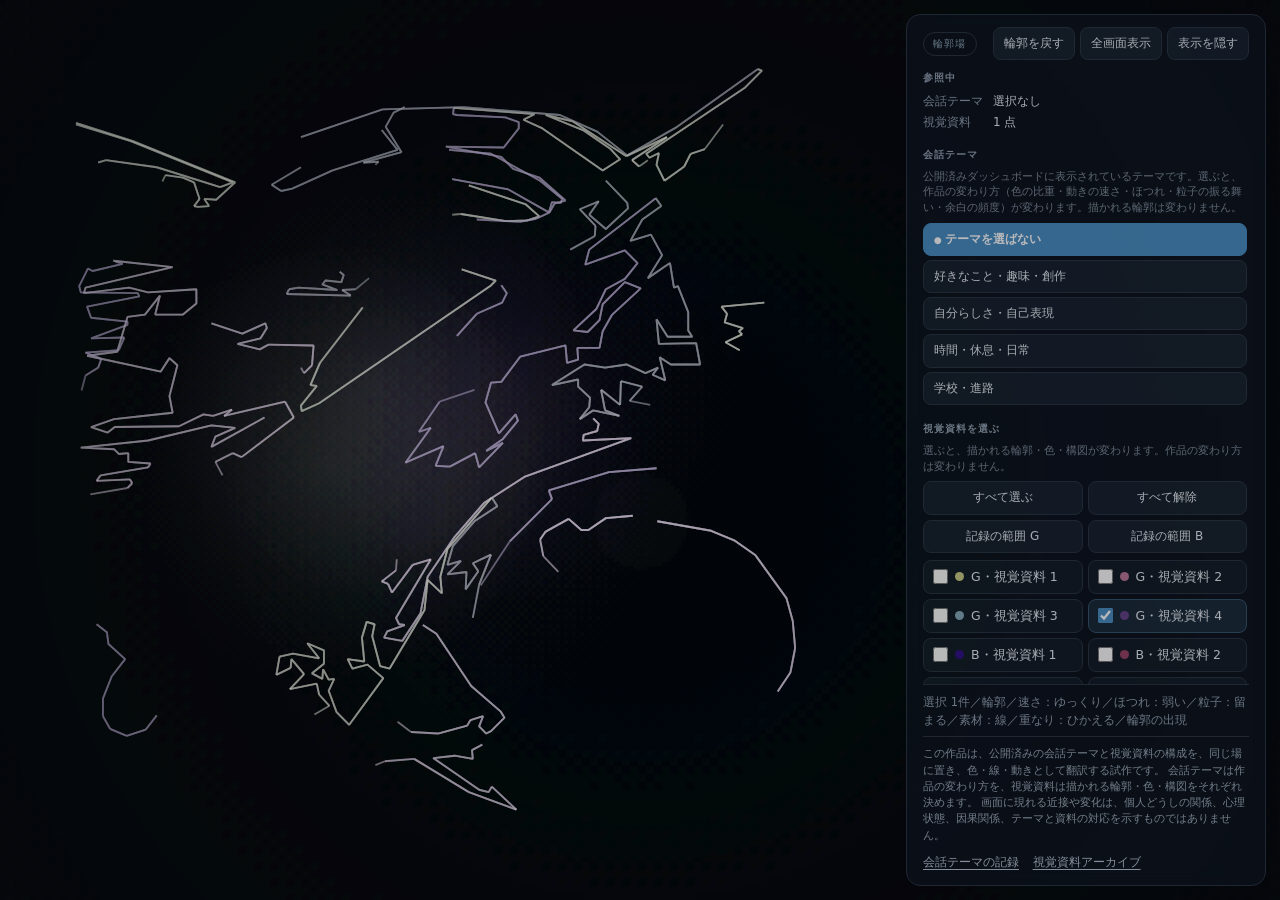
==== docs/artwork/index.html @ 43d00d18 "Publish interactive artwork prototype" ====
<!doctype html>
<html lang="ja">
<head>
<meta charset="utf-8">
<meta name="viewport" content="width=device-width,initial-scale=1,viewport-fit=cover">
<meta name="robots" content="noindex,nofollow,noarchive">
<meta name="description" content="公開済みの会話テーマと視覚資料の構成を、色・線・動きとして翻訳するインタラクティブ作品。">
<title>輪郭場</title>
<link rel="stylesheet" href="artwork.css">
</head>
<body>
<canvas id="stage" role="img" aria-label="輪郭場の生成表示"></canvas>

<button type="button" id="reveal" class="reveal" aria-expanded="true" aria-controls="panel">操作を表示</button>

<section id="panel" class="panel" aria-label="操作">
  <div class="panel-head">
    <p class="badge">輪郭場</p>
    <div class="head-btns">
      <button type="button" id="restore">輪郭を戻す</button>
      <button type="button" id="fs">全画面表示</button>
      <button type="button" id="hide" aria-controls="panel">表示を隠す</button>
    </div>
  </div>

  <div class="rows">
    <div class="row">
      <h2>参照中</h2>
      <dl id="refState" class="ref"></dl>
    </div>

    <div class="row">
      <h2 id="lblTheme">会話テーマ</h2>
      <p class="hint">公開済みダッシュボードに表示されているテーマです。選ぶと、作品の変わり方（色の比重・動きの速さ・ほつれ・粒子の振る舞い・余白の頻度）が変わります。描かれる輪郭は変わりません。</p>
      <div class="themes" role="group" aria-labelledby="lblTheme" id="themes"></div>
    </div>

    <div class="row">
      <h2 id="lblPick">視覚資料を選ぶ</h2>
      <p class="hint">選ぶと、描かれる輪郭・色・構図が変わります。作品の変わり方は変わりません。</p>
      <div class="bulk">
        <button type="button" data-bulk="all">すべて選ぶ</button>
        <button type="button" data-bulk="none">すべて解除</button>
        <button type="button" data-bulk="G">記録の範囲 G</button>
        <button type="button" data-bulk="B">記録の範囲 B</button>
      </div>
      <div class="picks" role="group" aria-labelledby="lblPick" id="picks"></div>
      <p class="hint">G と B は、記録が行われた範囲の区別です。範囲どうしを比べるための表示ではありません。</p>
    </div>

    <div class="row narrow">
      <h2 id="lblMode">表現モード</h2>
      <div class="segmented" role="group" aria-labelledby="lblMode">
        <button type="button" data-mode="contour" aria-pressed="true">輪郭</button>
        <button type="button" data-mode="particle" aria-pressed="false">粒子</button>
        <button type="button" data-mode="hybrid" aria-pressed="false">混成</button>
      </div>
    </div>

    <div class="row narrow">
      <h2 id="lblSpeed">動きの速さ</h2>
      <input type="range" id="speed" min="0" max="100" value="22" step="1"
             aria-labelledby="lblSpeed" aria-valuetext="ゆっくり">
    </div>

    <div class="row narrow">
      <h2 id="lblFray">ほつれの強さ</h2>
      <input type="range" id="fray" min="0" max="100" value="32" step="1"
             aria-labelledby="lblFray" aria-valuetext="弱い">
    </div>

    <div class="row narrow">
      <h2 id="lblBeh">粒子の振る舞い</h2>
      <div class="segmented" role="group" aria-labelledby="lblBeh">
        <button type="button" data-behavior="follow" aria-pressed="false">沿う</button>
        <button type="button" data-behavior="drift" aria-pressed="false">漂う</button>
        <button type="button" data-behavior="dwell" aria-pressed="true">留まる</button>
      </div>
    </div>

    <div class="row narrow">
      <h2 id="lblMat">素材の比重</h2>
      <div class="segmented" role="group" aria-labelledby="lblMat">
        <button type="button" data-material="word" aria-pressed="false">言葉</button>
        <button type="button" data-material="line" aria-pressed="true">線</button>
        <button type="button" data-material="color" aria-pressed="false">色</button>
      </div>
    </div>

    <div class="row narrow">
      <h2 id="lblRel">線の重なり</h2>
      <div class="segmented" role="group" aria-labelledby="lblRel">
        <button type="button" data-relation="resonance" aria-pressed="false">響き合う</button>
        <button type="button" data-relation="drift" aria-pressed="false">ずれる</button>
        <button type="button" data-relation="hold" aria-pressed="true">ひかえる</button>
      </div>
    </div>
  </div>

  <p id="state" class="state" aria-live="polite"></p>
  <p class="standing">
    この作品は、公開済みの会話テーマと視覚資料の構成を、同じ場に置き、色・線・動きとして翻訳する試作です。
    会話テーマは作品の変わり方を、視覚資料は描かれる輪郭・色・構図をそれぞれ決めます。
    画面に現れる近接や変化は、個人どうしの関係、心理状態、因果関係、テーマと資料の対応を示すものではありません。
  </p>
  <p class="links">
    <a href="../dashboard/">会話テーマの記録</a>
    <a href="../visual-materials/">視覚資料アーカイブ</a>
  </p>
</section>

<script src="artwork_renderer.js"></script>
<script src="artwork_relation_map.js"></script>
<script src="artwork_contours.js"></script>
<script src="artwork.js"></script>
</body>
</html>
---- docs/artwork/artwork.css ----
:root{--ink:#e9eef5;--muted:#93a1b3;--line:#2b3543;--panel:#0f1620e6;--sel:#4a8fc4;
  --side-w:360px}   /* サイドバーの幅。artwork.js が作品の中心位置に反映する */
*{box-sizing:border-box}
html,body{height:100%}
body{margin:0;background:#070a0e;color:var(--ink);overflow:hidden;
  font:14px/1.6 "Hiragino Kaku Gothic ProN","Yu Gothic",Meiryo,system-ui,sans-serif}
#stage{position:fixed;inset:0;width:100dvw;height:100dvh;display:block;background:#070a0e}

.reveal{position:fixed;top:14px;right:14px;z-index:30;display:none;
  background:var(--panel);color:var(--ink);border:1px solid var(--line);
  border-radius:10px;padding:9px 14px;font:inherit;cursor:pointer;backdrop-filter:blur(6px)}
body.ui-hidden .reveal{display:block}
body.ui-hidden .panel{display:none}

.panel{position:fixed;top:14px;right:14px;bottom:14px;z-index:20;width:var(--side-w);
  background:var(--panel);border:1px solid var(--line);border-radius:14px;
  padding:12px 16px 14px;backdrop-filter:blur(8px);opacity:.72;transition:opacity .25s ease;
  display:flex;flex-direction:column}
.panel:hover,.panel:focus-within{opacity:1}
.panel-head{display:flex;align-items:center;gap:8px;flex-wrap:wrap;margin-bottom:10px;flex:0 0 auto}
.badge{margin:0;font-size:10px;letter-spacing:.12em;color:#8aa2b8;
  border:1px solid var(--line);border-radius:99px;padding:3px 9px}
.head-btns{margin-left:auto;display:flex;gap:5px;flex-wrap:wrap}
.rows{display:flex;flex-direction:column;gap:14px;align-items:stretch;
  overflow:auto;min-height:0;flex:1 1 auto;padding-right:2px}
.row{flex:0 0 auto;min-width:0}
.row.narrow{flex:0 0 auto}
.panel h2{font-size:10px;letter-spacing:.1em;color:var(--muted);margin:0 0 6px;font-weight:700}
.hint{margin:0 0 7px;font-size:10.5px;line-height:1.5;color:#7f8b9b}
.ref{display:grid;grid-template-columns:auto 1fr;gap:2px 10px;margin:0;font-size:12px}
.ref dt{color:var(--muted)}
.ref dd{margin:0}
.themes{display:grid;grid-template-columns:1fr;gap:4px;max-height:184px;overflow:auto}
.themes button{font:inherit;font-size:12px;text-align:left;background:#18222f;color:var(--ink);
  border:1px solid var(--line);border-radius:8px;padding:6px 10px;cursor:pointer}
.themes button:hover{border-color:var(--sel)}
.themes button[aria-pressed=true]{background:var(--sel);border-color:var(--sel);color:#fff;font-weight:700}
.themes button[aria-pressed=true]::before{content:"● ";font-size:9px}
button{font:inherit}
.bulk{display:grid;grid-template-columns:repeat(2,1fr);gap:5px;margin-bottom:7px}
.bulk button,.head-btns button,.segmented button{background:#18222f;color:var(--ink);
  border:1px solid var(--line);border-radius:8px;padding:6px 10px;cursor:pointer;font-size:12px}
.bulk button:hover,.head-btns button:hover,.segmented button:hover{border-color:var(--sel)}
.segmented{display:flex;gap:5px;flex-wrap:wrap}
.segmented button{padding:7px 13px;font-size:13px}
.segmented button[aria-pressed=true]{background:var(--sel);border-color:var(--sel);color:#fff;font-weight:700}
.segmented button[aria-pressed=true]::before{content:"● ";font-size:9px}
.picks{display:grid;grid-template-columns:repeat(2,1fr);gap:5px}
.pick{display:flex;align-items:center;gap:7px;background:#141d28;border:1px solid var(--line);
  border-radius:8px;padding:6px 9px;cursor:pointer;font-size:12.5px}
.pick:hover{border-color:var(--sel)}
.pick input{accent-color:var(--sel);width:15px;height:15px;margin:0;cursor:pointer}
.pick .sw{width:9px;height:9px;border-radius:99px;flex:0 0 auto}
.pick:has(input:checked){background:#1b2a3a;border-color:#37556f}
input[type=range]{-webkit-appearance:none;appearance:none;width:100%;height:22px;
  background:transparent;cursor:pointer;margin:0;display:block}
input[type=range]::-webkit-slider-runnable-track{height:4px;border-radius:99px;background:#26303d}
input[type=range]::-webkit-slider-thumb{-webkit-appearance:none;width:15px;height:15px;
  border-radius:99px;background:var(--sel);border:2px solid #0f1620;margin-top:-6px}
input[type=range]::-moz-range-track{height:4px;border-radius:99px;background:#26303d}
input[type=range]::-moz-range-thumb{width:13px;height:13px;border-radius:99px;
  background:var(--sel);border:2px solid #0f1620}
.state{margin:0;padding:8px 0 0;font-size:11.5px;color:var(--muted);flex:0 0 auto;
  border-top:1px solid var(--line)}   /* スクロール域との境界を示す */
/* 常時表示。サイドバーでは縦に長くなるため、高さを抑えて内部スクロールにする */
.standing{margin:7px 0 0;font-size:10.5px;line-height:1.55;color:#9fadbd;
  border-top:1px solid var(--line);padding-top:8px;flex:0 0 auto;
  max-height:170px;overflow:auto}
:focus-visible{outline:3px solid var(--sel);outline-offset:2px}
@media(max-width:860px){
  /* 狭い画面ではサイドバーが画面を占有するため、下部シートに戻す */
  .panel{top:auto;left:8px;right:8px;bottom:8px;width:auto;padding:10px 12px 12px;max-height:58dvh}
  .rows{gap:12px}
  .picks{grid-template-columns:repeat(2,1fr)}
  .standing{font-size:10.5px;max-height:110px}
  .reveal{top:auto;left:8px;bottom:8px;right:auto}
}
@media(prefers-reduced-motion:reduce){*,*::before,*::after{transition:none!important;animation:none!important}}

/* 公開ページの補助 */
.links { display:flex; flex-wrap:wrap; gap:.85rem; margin:.6rem 0 0; }
.links a { color:#b9c4d6; font-size:.72rem; text-decoration:underline; text-underline-offset:3px; }
.links a:hover, .links a:focus-visible { color:#fff; }
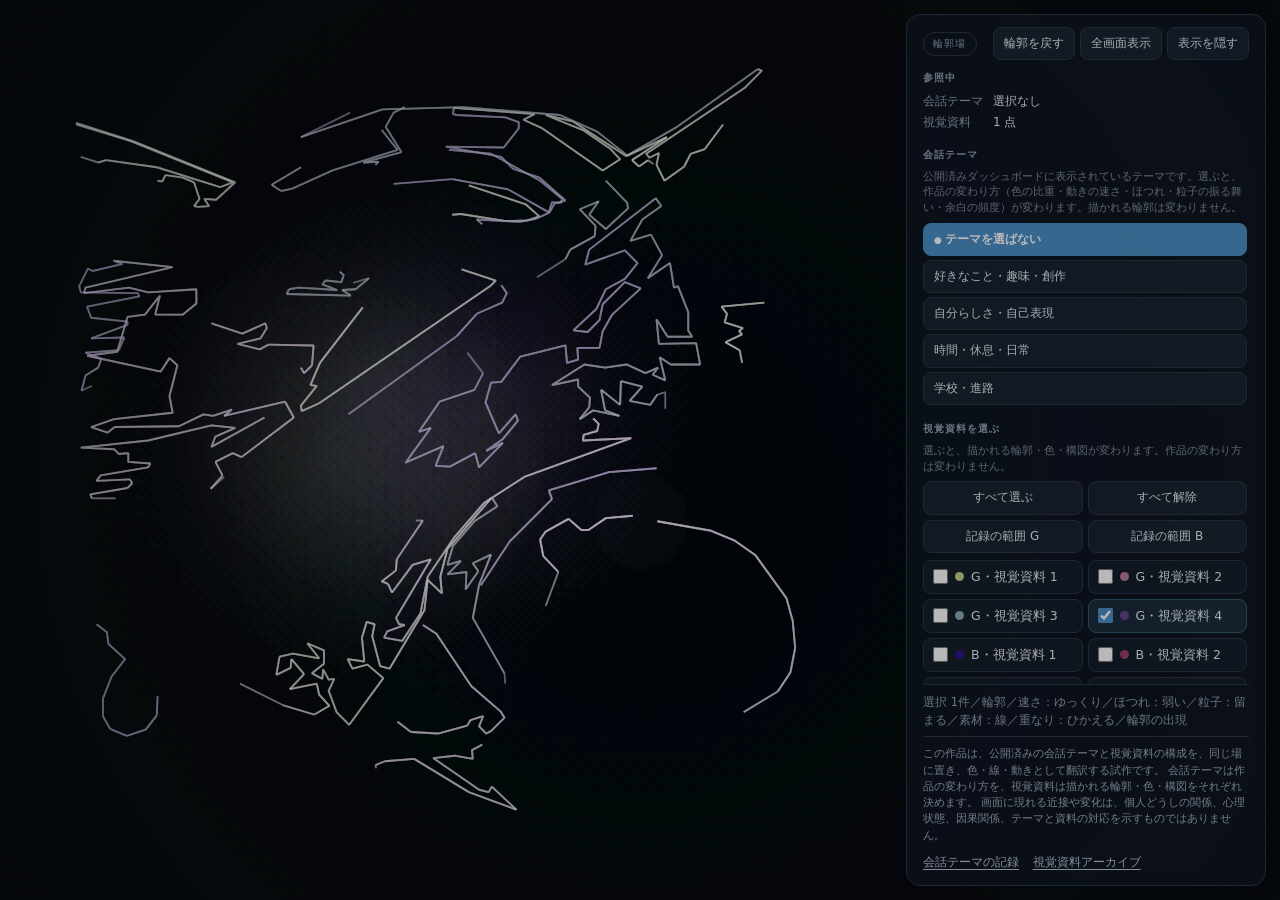
==== commit 62ec645e: "Improve mobile control panel for artwork page" ====
--- a/docs/artwork/index.html
+++ b/docs/artwork/index.html
@@ -14,90 +14,131 @@
 <button type="button" id="reveal" class="reveal" aria-expanded="true" aria-controls="panel">操作を表示</button>
 
 <section id="panel" class="panel" aria-label="操作">
+
+  <!-- 画面幅768px以下でのみ表示するハンドル。タップで3段階を切り替える -->
+  <button type="button" id="grab" class="grab" aria-expanded="false" aria-controls="panel">
+    <span class="grab-bar" aria-hidden="true"></span>
+    <span class="grab-sum" id="grabSum">操作</span>
+    <span class="grab-arrow" id="grabArrow" aria-hidden="true">▲</span>
+  </button>
+
   <div class="panel-head">
     <p class="badge">輪郭場</p>
-    <div class="head-btns">
+    <div class="head-btns" id="headBtns">
       <button type="button" id="restore">輪郭を戻す</button>
       <button type="button" id="fs">全画面表示</button>
       <button type="button" id="hide" aria-controls="panel">表示を隠す</button>
     </div>
   </div>
 
-  <div class="rows">
-    <div class="row">
-      <h2>参照中</h2>
-      <dl id="refState" class="ref"></dl>
-    </div>
+  <!-- 画面幅768px以下でのみ表示するタブ -->
+  <div class="tabs" id="tabs" role="tablist" aria-label="操作の切り替え">
+    <button type="button" class="tab" id="tab-theme" data-tab="theme"
+            role="tab" aria-selected="true" aria-controls="tp-theme">テーマ</button>
+    <button type="button" class="tab" id="tab-material" data-tab="material"
+            role="tab" aria-selected="false" aria-controls="tp-material" tabindex="-1">資料</button>
+    <button type="button" class="tab" id="tab-transform" data-tab="transform"
+            role="tab" aria-selected="false" aria-controls="tp-transform" tabindex="-1">変容</button>
+  </div>
 
-    <div class="row">
-      <h2 id="lblTheme">会話テーマ</h2>
-      <p class="hint">公開済みダッシュボードに表示されているテーマです。選ぶと、作品の変わり方（色の比重・動きの速さ・ほつれ・粒子の振る舞い・余白の頻度）が変わります。描かれる輪郭は変わりません。</p>
-      <div class="themes" role="group" aria-labelledby="lblTheme" id="themes"></div>
-    </div>
+  <div class="rows" id="rows">
 
-    <div class="row">
-      <h2 id="lblPick">視覚資料を選ぶ</h2>
-      <p class="hint">選ぶと、描かれる輪郭・色・構図が変わります。作品の変わり方は変わりません。</p>
-      <div class="bulk">
-        <button type="button" data-bulk="all">すべて選ぶ</button>
-        <button type="button" data-bulk="none">すべて解除</button>
-        <button type="button" data-bulk="G">記録の範囲 G</button>
-        <button type="button" data-bulk="B">記録の範囲 B</button>
+    <div class="tabpanel" id="tp-theme" data-tab="theme" aria-labelledby="tab-theme">
+      <div class="row">
+        <h2>参照中</h2>
+        <dl id="refState" class="ref"></dl>
       </div>
-      <div class="picks" role="group" aria-labelledby="lblPick" id="picks"></div>
-      <p class="hint">G と B は、記録が行われた範囲の区別です。範囲どうしを比べるための表示ではありません。</p>
-    </div>
-
-    <div class="row narrow">
-      <h2 id="lblMode">表現モード</h2>
-      <div class="segmented" role="group" aria-labelledby="lblMode">
-        <button type="button" data-mode="contour" aria-pressed="true">輪郭</button>
-        <button type="button" data-mode="particle" aria-pressed="false">粒子</button>
-        <button type="button" data-mode="hybrid" aria-pressed="false">混成</button>
+      <div class="row">
+        <h2 id="lblTheme">会話テーマ</h2>
+        <p class="hint"><span class="wide-only">公開済みダッシュボードに表示されているテーマです。選ぶと、作品の変わり方（色の比重・動きの速さ・ほつれ・粒子の振る舞い・余白の頻度）が変わります。描かれる輪郭は変わりません。</span><span class="narrow-only">選ぶと作品の変わり方が変わります。輪郭は変わりません。</span></p>
+        <div class="themes" role="group" aria-labelledby="lblTheme" id="themes"></div>
       </div>
     </div>
 
-    <div class="row narrow">
-      <h2 id="lblSpeed">動きの速さ</h2>
-      <input type="range" id="speed" min="0" max="100" value="22" step="1"
-             aria-labelledby="lblSpeed" aria-valuetext="ゆっくり">
-    </div>
-
-    <div class="row narrow">
-      <h2 id="lblFray">ほつれの強さ</h2>
-      <input type="range" id="fray" min="0" max="100" value="32" step="1"
-             aria-labelledby="lblFray" aria-valuetext="弱い">
-    </div>
-
-    <div class="row narrow">
-      <h2 id="lblBeh">粒子の振る舞い</h2>
-      <div class="segmented" role="group" aria-labelledby="lblBeh">
-        <button type="button" data-behavior="follow" aria-pressed="false">沿う</button>
-        <button type="button" data-behavior="drift" aria-pressed="false">漂う</button>
-        <button type="button" data-behavior="dwell" aria-pressed="true">留まる</button>
+    <div class="tabpanel" id="tp-material" data-tab="material" aria-labelledby="tab-material">
+      <div class="row">
+        <h2 id="lblPick">視覚資料を選ぶ</h2>
+        <p class="hint"><span class="wide-only">選ぶと、描かれる輪郭・色・構図が変わります。作品の変わり方は変わりません。</span><span class="narrow-only">選ぶと輪郭・色・構図が変わります。</span></p>
+        <div class="bulk">
+          <button type="button" data-bulk="all">すべて選ぶ</button>
+          <button type="button" data-bulk="none">すべて解除</button>
+          <button type="button" data-bulk="G">記録の範囲 G</button>
+          <button type="button" data-bulk="B">記録の範囲 B</button>
+        </div>
+        <div class="picks" role="group" aria-labelledby="lblPick" id="picks"></div>
+        <p class="hint wide-only">G と B は、記録が行われた範囲の区別です。範囲どうしを比べるための表示ではありません。</p>
       </div>
     </div>
 
-    <div class="row narrow">
-      <h2 id="lblMat">素材の比重</h2>
-      <div class="segmented" role="group" aria-labelledby="lblMat">
-        <button type="button" data-material="word" aria-pressed="false">言葉</button>
-        <button type="button" data-material="line" aria-pressed="true">線</button>
-        <button type="button" data-material="color" aria-pressed="false">色</button>
+    <div class="tabpanel" id="tp-transform" data-tab="transform" aria-labelledby="tab-transform">
+      <div class="row narrow">
+        <h2 id="lblMode">表現モード</h2>
+        <div class="segmented" role="group" aria-labelledby="lblMode">
+          <button type="button" data-mode="contour" aria-pressed="true">輪郭</button>
+          <button type="button" data-mode="particle" aria-pressed="false">粒子</button>
+          <button type="button" data-mode="hybrid" aria-pressed="false">混成</button>
+        </div>
       </div>
+
+      <div class="row narrow">
+        <h2 id="lblSpeed">動きの速さ</h2>
+        <input type="range" id="speed" min="0" max="100" value="22" step="1"
+               aria-labelledby="lblSpeed" aria-valuetext="ゆっくり">
+      </div>
+
+      <div class="row narrow">
+        <h2 id="lblFray">ほつれの強さ</h2>
+        <input type="range" id="fray" min="0" max="100" value="32" step="1"
+               aria-labelledby="lblFray" aria-valuetext="弱い">
+      </div>
+
+      <div class="row narrow">
+        <h2 id="lblBeh">粒子の振る舞い</h2>
+        <div class="segmented" role="group" aria-labelledby="lblBeh">
+          <button type="button" data-behavior="follow" aria-pressed="false">沿う</button>
+          <button type="button" data-behavior="drift" aria-pressed="false">漂う</button>
+          <button type="button" data-behavior="dwell" aria-pressed="true">留まる</button>
+        </div>
+      </div>
+
+      <div class="row narrow">
+        <h2 id="lblMat">素材の比重</h2>
+        <div class="segmented" role="group" aria-labelledby="lblMat">
+          <button type="button" data-material="word" aria-pressed="false">言葉</button>
+          <button type="button" data-material="line" aria-pressed="true">線</button>
+          <button type="button" data-material="color" aria-pressed="false">色</button>
+        </div>
+      </div>
+
+      <div class="row narrow">
+        <h2 id="lblRel">線の重なり</h2>
+        <div class="segmented" role="group" aria-labelledby="lblRel">
+          <button type="button" data-relation="resonance" aria-pressed="false">響き合う</button>
+          <button type="button" data-relation="drift" aria-pressed="false">ずれる</button>
+          <button type="button" data-relation="hold" aria-pressed="true">ひかえる</button>
+        </div>
+      </div>
+
+      <!-- 768px以下では「輪郭を戻す」をこの位置へ移す（artwork.js が移動する） -->
+      <div class="row narrow" id="restoreSlot"></div>
     </div>
 
-    <div class="row narrow">
-      <h2 id="lblRel">線の重なり</h2>
-      <div class="segmented" role="group" aria-labelledby="lblRel">
-        <button type="button" data-relation="resonance" aria-pressed="false">響き合う</button>
-        <button type="button" data-relation="drift" aria-pressed="false">ずれる</button>
-        <button type="button" data-relation="hold" aria-pressed="true">ひかえる</button>
-      </div>
+  </div>
+
+  <!-- 768px以下の短い状態表示 -->
+  <p id="stateShort" class="state-short" aria-live="polite"></p>
+  <!-- 詳細状態。768px以下では「詳細」ボタンで開閉する -->
+  <p id="state" class="state" aria-live="polite"></p>
+
+  <div class="foot">
+    <p class="notice-short">変化や近接は、個人の関係・心理・因果・テーマと資料の対応を示しません。</p>
+    <div class="foot-btns">
+      <button type="button" id="detailBtn" aria-expanded="false" aria-controls="state">詳細</button>
+      <button type="button" id="aboutBtn" aria-haspopup="dialog">作品について</button>
     </div>
   </div>
 
-  <p id="state" class="state" aria-live="polite"></p>
+  <!-- 769px以上でのみ表示する全文 -->
   <p class="standing">
     この作品は、公開済みの会話テーマと視覚資料の構成を、同じ場に置き、色・線・動きとして翻訳する試作です。
     会話テーマは作品の変わり方を、視覚資料は描かれる輪郭・色・構図をそれぞれ決めます。
@@ -109,6 +150,26 @@
   </p>
 </section>
 
+<div id="about" class="modal" hidden>
+  <div class="modal-back" data-close="1"></div>
+  <div class="modal-box" role="dialog" aria-modal="true" aria-labelledby="aboutTitle">
+    <h2 id="aboutTitle">作品について</h2>
+    <p>
+      この作品は、公開済みの会話テーマと視覚資料の構成を、同じ場に置き、色・線・動きとして翻訳する試作です。
+      会話テーマは作品の変わり方を、視覚資料は描かれる輪郭・色・構図をそれぞれ決めます。
+      画面に現れる近接や変化は、個人どうしの関係、心理状態、因果関係、テーマと資料の対応を示すものではありません。
+    </p>
+    <p>
+      G と B は、記録が行われた範囲の区別です。範囲どうしを比べるための表示ではありません。
+    </p>
+    <p class="links">
+      <a href="../dashboard/">会話テーマの記録</a>
+      <a href="../visual-materials/">視覚資料アーカイブ</a>
+    </p>
+    <button type="button" id="aboutClose" data-close="1">閉じる</button>
+  </div>
+</div>
+
 <script src="artwork_renderer.js"></script>
 <script src="artwork_relation_map.js"></script>
 <script src="artwork_contours.js"></script>
--- a/docs/artwork/artwork.css
+++ b/docs/artwork/artwork.css
@@ -67,7 +67,13 @@
   border-top:1px solid var(--line);padding-top:8px;flex:0 0 auto;
   max-height:170px;overflow:auto}
 :focus-visible{outline:3px solid var(--sel);outline-offset:2px}
-@media(max-width:860px){
+
+/* ---- 769px以上：追加要素を出さず、既存のサイドバー構成をそのまま使う ---- */
+.tabpanel{display:contents}
+.narrow-only{display:none}
+.grab,.tabs,.state-short,.foot{display:none}
+#restoreSlot{display:none}
+@media(min-width:769px) and (max-width:860px){
   /* 狭い画面ではサイドバーが画面を占有するため、下部シートに戻す */
   .panel{top:auto;left:8px;right:8px;bottom:8px;width:auto;padding:10px 12px 12px;max-height:58dvh}
   .rows{gap:12px}
@@ -77,7 +83,166 @@
 }
 @media(prefers-reduced-motion:reduce){*,*::before,*::after{transition:none!important;animation:none!important}}
 
+
+
+/* ================= 狭い画面／低い画面：下部シート =================
+   横向きのスマートフォン（例 844x390）も対象にする。
+   デスクトップの広い画面は対象外。 */
+@media(max-width:768px),(max-height:540px) and (max-width:1024px){
+  :root{--sheet-pad:12px;--safe-b:env(safe-area-inset-bottom,0px)}
+
+  /* 背後の Canvas は常に全画面のまま描画を続ける */
+  .panel{
+    top:auto; left:0; right:0; bottom:0; width:auto; max-height:none;
+    border-radius:16px 16px 0 0; border-left:0; border-right:0; border-bottom:0;
+    opacity:1;                                  /* 触れなくても読めるようにする */
+    padding:0 var(--sheet-pad) calc(var(--sheet-pad) + var(--safe-b));
+    height:var(--sheet-h,48dvh);
+    transition:height .22s ease;
+    overscroll-behavior:contain;
+  }
+  body.sheet-collapsed .panel{height:auto}
+  /* 通常時は48dvh。画面が低い端末でも操作が1段は見えるよう下限を置く */
+  body.sheet-normal    .panel{--sheet-h:min(82dvh,max(48dvh,330px))}
+  body.sheet-full      .panel{--sheet-h:82dvh}
+  body.sheet-dragging  .panel{transition:none}
+
+  /* ---- ハンドル：折りたたみ時はこれと状態要約だけを見せる ---- */
+  .grab{
+    display:grid; grid-template-columns:1fr auto; align-items:center; gap:8px;
+    width:calc(100% + var(--sheet-pad)*2); margin:0 calc(var(--sheet-pad)*-1);
+    padding:8px var(--sheet-pad) 6px; min-height:44px;
+    background:transparent; border:0; color:var(--ink);
+    font:inherit; text-align:left; cursor:pointer; touch-action:none;
+  }
+  .grab-bar{
+    grid-column:1 / -1; justify-self:center;
+    width:42px; height:4px; border-radius:99px; background:#3c4a5c; margin-bottom:5px;
+  }
+  .grab-sum{font-size:12.5px; color:var(--ink); line-height:1.35;
+    overflow:hidden; text-overflow:ellipsis; display:-webkit-box;
+    -webkit-line-clamp:2; -webkit-box-orient:vertical}
+  .grab-arrow{grid-column:2; font-size:11px; color:var(--muted); transition:transform .2s ease}
+  body.sheet-full .grab-arrow{transform:rotate(180deg)}
+  /* 展開中はつまみだけにして、操作欄の高さを稼ぐ */
+  body:not(.sheet-collapsed) .grab{min-height:44px; padding:4px var(--sheet-pad); align-content:center}
+  body:not(.sheet-collapsed) .grab-sum{display:none}
+  body:not(.sheet-collapsed) .grab-bar{margin-bottom:0}
+
+  /* 折りたたみ時に隠すもの */
+  body.sheet-collapsed .panel-head,
+  body.sheet-collapsed .tabs,
+  body.sheet-collapsed .rows,
+  body.sheet-collapsed .state-short,
+  body.sheet-collapsed .state,
+  body.sheet-collapsed .foot{display:none}
+
+  .panel-head{display:none}
+  #restoreSlot button{min-height:44px;width:100%}
+
+  /* ---- タブ ---- */
+  .tabs{display:grid; grid-template-columns:repeat(3,1fr); gap:6px; flex:0 0 auto; margin:2px 0 8px}
+  .tab{min-height:44px; padding:9px 8px; font-size:13.5px; font-weight:700;
+    background:#18222f; color:var(--muted); border:1px solid var(--line);
+    border-radius:10px; cursor:pointer}
+  .tab[aria-selected=true]{background:var(--sel); border-color:var(--sel); color:#fff}
+  .tab[aria-selected=true]::before{content:"● "; font-size:9px}
+
+  /* ---- スクロールするのは現在のタブの中身だけ ---- */
+  .tabpanel{display:block; min-width:0}
+  /* 「参照中」は下部の状態要約と同じ内容なので、操作領域を空けるため出さない */
+  #tp-theme > .row:first-child{display:none}
+  .tabpanel[hidden]{display:none}
+  .rows{gap:0; padding-right:0; -webkit-overflow-scrolling:touch; overscroll-behavior:contain}
+  .row{margin-bottom:12px}
+  .row:last-child{margin-bottom:0}
+  .panel h2{font-size:11px; margin-bottom:6px}
+  /* タブ見出しと重複する小見出しは、読み上げ用に残して視覚的にだけ省く */
+  #lblTheme,#lblPick{position:absolute; width:1px; height:1px; margin:-1px;
+    padding:0; overflow:hidden; clip-path:inset(50%); white-space:nowrap}
+  .hint{font-size:10.5px; margin-bottom:6px}
+  /* 狭い画面では短い説明に差し替える。全文は「作品について」にある */
+  .wide-only{display:none}
+  .narrow-only{display:inline}
+  p.hint.wide-only{display:none}
+
+  /* 二重スクロールを作らない */
+  .themes{max-height:none; overflow:visible; gap:6px}
+  .themes button{min-height:44px; padding:10px 12px; font-size:14px}
+
+  /* ---- タッチ対象 ---- */
+  .bulk{grid-template-columns:1fr 1fr; gap:6px; margin-bottom:10px}
+  .bulk button{min-height:44px; font-size:13px}
+  .segmented{gap:6px}
+  .segmented button{min-height:44px; min-width:44px; flex:1 1 auto; padding:10px 8px; font-size:14px}
+  .picks{grid-template-columns:1fr; gap:6px}
+  .pick{min-height:44px; padding:9px 12px; font-size:14px; gap:10px}
+  .pick input{width:22px; height:22px}
+  .pick .sw{width:11px; height:11px}
+  .pick:has(input:checked){border-color:var(--sel); border-width:2px; padding:8px 11px}
+  .pick:has(input:checked) span{font-weight:700}
+  /* スライダーの操作域を縦44px以上にする */
+  input[type=range]{height:44px}
+  input[type=range]::-webkit-slider-thumb{width:22px; height:22px; margin-top:-9px}
+  input[type=range]::-moz-range-thumb{width:20px; height:20px}
+
+  /* ---- 状態表示 ---- */
+  .state-short{display:block; flex:0 0 auto; margin:0; padding:7px 0 0;
+    border-top:1px solid var(--line); font-size:12px; color:var(--ink); line-height:1.42;
+    white-space:pre-line}
+  .state{font-size:11px; padding:6px 0 0; border-top:0; color:var(--muted)}
+  .state[hidden]{display:none}
+
+  /* ---- 短い注意書きと「作品について」 ---- */
+  /* 注意書きは常時1行分の帯として置き、操作列は1段に収める */
+  .foot{display:flex; flex-direction:column; align-items:stretch; gap:5px; flex:0 0 auto;
+    margin-top:6px; padding-top:6px; border-top:1px solid var(--line)}
+  .notice-short{margin:0; font-size:10px; line-height:1.35; color:#9fadbd}
+  .foot-btns{display:grid; grid-template-columns:repeat(4,1fr); gap:4px}
+  .foot-btns button{min-height:44px; min-width:44px; padding:6px 4px; font-size:11px;
+    background:#18222f; color:var(--ink); border:1px solid var(--line);
+    border-radius:8px; cursor:pointer; white-space:nowrap; overflow:hidden; text-overflow:ellipsis}
+
+  /* 全文とリンクはモーダルへ移す */
+  .panel > .standing, .panel > .links{display:none}
+
+  .reveal{top:auto; left:10px; bottom:calc(10px + var(--safe-b)); right:auto; min-height:44px}
+}
+/* 低い横向き画面では、通常時の高さを抑えて作品を見せる */
+@media(max-height:540px) and (max-width:1024px){
+  /* 画面が低いぶん高さを取り、横幅を使って2列に並べる */
+  body.sheet-normal .panel{--sheet-h:70dvh}
+  body.sheet-full   .panel{--sheet-h:92dvh}
+  .picks{grid-template-columns:1fr 1fr}
+  .themes{grid-template-columns:1fr 1fr}
+  .bulk{grid-template-columns:repeat(4,1fr)}
+  /* 横に余裕があるので、注意書き・状態・操作列を横並びにして縦を節約する */
+  .foot{flex-direction:row; align-items:center; gap:8px}
+  .notice-short{flex:1 1 auto; min-width:0}
+  .foot-btns{grid-template-columns:repeat(4,auto); flex:0 0 auto}
+  .state-short{white-space:normal}
+  .segmented button{flex:0 1 auto; min-width:44px}
+  .panel h2{margin-bottom:4px}
+  .hint{margin-bottom:4px}
+}
+
+/* ================= 「作品について」モーダル ================= */
+.modal{position:fixed; inset:0; z-index:60; display:grid; place-items:center; padding:16px}
+.modal[hidden]{display:none}
+.modal-back{position:absolute; inset:0; background:#03060acc; backdrop-filter:blur(3px)}
+.modal-box{position:relative; max-width:min(560px,100%); max-height:84dvh; overflow:auto;
+  background:#101924; border:1px solid var(--line); border-radius:14px;
+  padding:18px 18px calc(18px + env(safe-area-inset-bottom,0px)); overscroll-behavior:contain}
+.modal-box h2{margin:0 0 10px; font-size:13px; letter-spacing:.08em; color:var(--muted)}
+.modal-box p{margin:0 0 12px; font-size:13px; line-height:1.7; color:var(--ink)}
+.modal-box .links{margin:0 0 14px}
+#aboutClose{min-height:44px; width:100%; padding:11px; font:inherit; font-size:14px;
+  background:#18222f; color:var(--ink); border:1px solid var(--line);
+  border-radius:10px; cursor:pointer}
+#aboutClose:hover{border-color:var(--sel)}
+
 /* 公開ページの補助 */
 .links { display:flex; flex-wrap:wrap; gap:.85rem; margin:.6rem 0 0; }
 .links a { color:#b9c4d6; font-size:.72rem; text-decoration:underline; text-underline-offset:3px; }
 .links a:hover, .links a:focus-visible { color:#fff; }
+@media(max-width:768px),(max-height:540px) and (max-width:1024px){ .modal-box .links a{font-size:13px; min-height:44px; display:inline-flex; align-items:center} }
